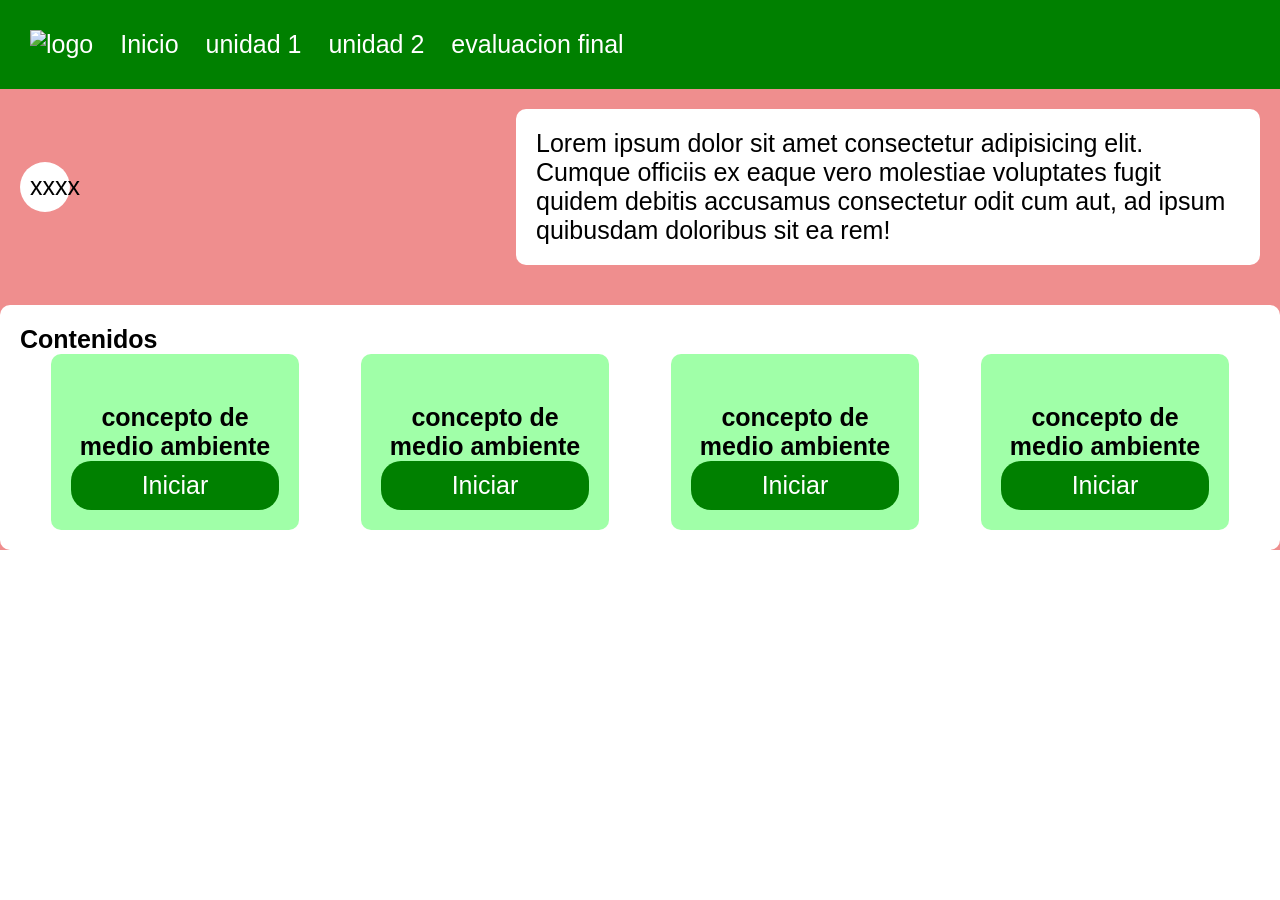
==== unidad 1/index.html @ d6dcbabc "a" ====
<!DOCTYPE html>
<html lang="en">
<head>
    <meta charset="UTF-8">
    <meta name="viewport" content="width=device-width, initial-scale=1.0">
    <title>inicio</title>
    <link rel="stylesheet" href="unidad1.css">
</head>
<body>
    <header>
        <nav>
            <ul>
                <li><a href="../index.html"><img src="img/logo.png" alt="logo"></a></li>
                <li><a href="../index.html">Inicio</a></li>
                <li><a href="index.html">unidad 1</a></li>
                <li><a href="../unidad 2/index.html">unidad 2</a></li>
                <li><a href="ev">evaluacion final</a></li>

            </ul>
        </nav>

        <main>
            <div class="contenidos">
                <div class="volver">xxxx</div>
                <div class="objetivo">
                    Lorem ipsum dolor sit amet consectetur adipisicing elit. Cumque officiis ex eaque vero molestiae voluptates fugit quidem debitis accusamus consectetur odit cum aut, ad ipsum quibusdam doloribus sit ea rem!
                </div>
            </div>
            <div class="tematicas">
                <h1>Contenidos</h1>
                <div class="cajas">
                    <div class="caja-tema">
                        <img src="" alt="">
                        <h2>concepto de medio ambiente</h2>
                        <div class="button">iniciar</div>
                    </div>
                    <div class="caja-tema">
                        <img src="" alt="">
                        <h2>concepto de medio ambiente</h2>
                        <div class="button">iniciar</div>
                    </div>
                    <div class="caja-tema">
                        <img src="" alt="">
                        <h2>concepto de medio ambiente</h2>
                        <div class="button">iniciar</div>
                    </div>
                    <div class="caja-tema">
                        <img src="" alt="">
                        <h2>concepto de medio ambiente</h2>
                        <div class="button">iniciar</div>
                    </div>
                </div>
            </div>
          
            
        </main>


    </header>
---- unidad 1/unidad1.css ----
@import url("../style.css");


main{
    background-color: rgb(239, 142, 142);
    
}

div.contenidos{
    display: flex;
    justify-content: space-between;
    align-items: center;
    padding: 20px;
}
div.volver{
    background-color: rgb(255, 255, 255);
    padding: 10px;
    height:50px;
    width: 50px;
    border-radius: 50%;
   
    cursor: pointer;
}
div.objetivo{
    background-color: rgb(255, 255, 255);
    padding: 20px;
    border-radius: 10px;
    width: 60%;
    float: right;
}
div.tematicas{
    background-color: rgb(255, 255, 255);
    padding: 20px;
    border-radius: 10px;
    width: 100%;
    margin-top: 20px;   
}
div.cajas{
    display: flex;
    justify-content:space-around;
    align-items: center;
    text-align: center;
}
.caja-tema{
    background-color: rgb(160, 255, 168);
    padding: 20px;
    border-radius: 10px;
    width: 20%;
}
div.button{
    background-color: green;
    color: white;
    border: none;
    padding: 10px 20px;
    cursor: pointer;
    border-radius: 20px;
    text-align: center;
    text-transform: capitalize;
}
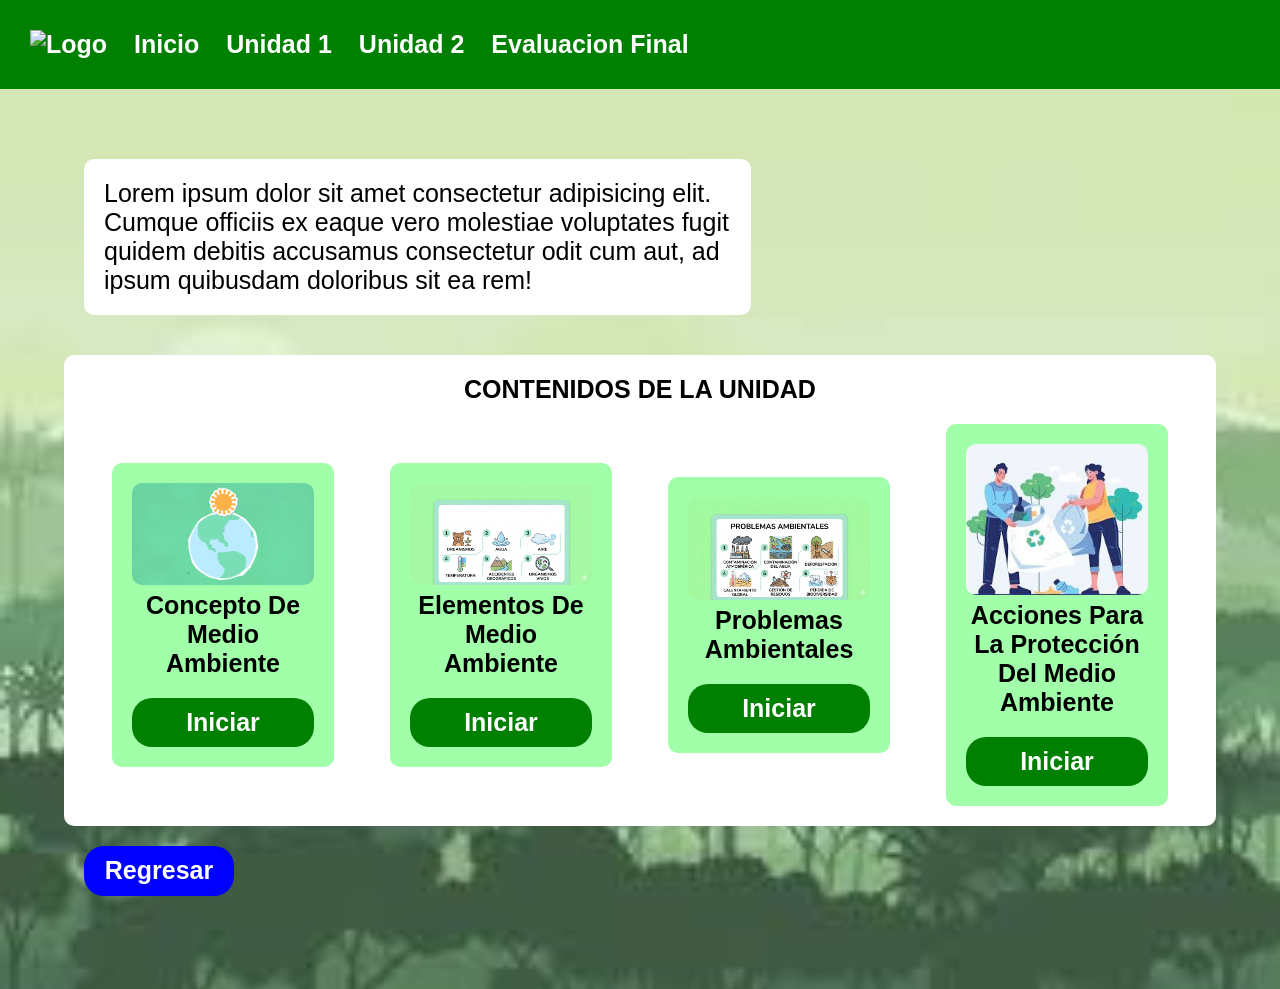
==== commit 367ea328: "avance 1" ====
--- a/unidad 1/index.html
+++ b/unidad 1/index.html
@@ -1,11 +1,13 @@
 <!DOCTYPE html>
 <html lang="en">
+
 <head>
     <meta charset="UTF-8">
     <meta name="viewport" content="width=device-width, initial-scale=1.0">
     <title>inicio</title>
     <link rel="stylesheet" href="unidad1.css">
 </head>
+
 <body>
     <header>
         <nav>
@@ -21,38 +23,42 @@
 
         <main>
             <div class="contenidos">
-                <div class="volver">xxxx</div>
+                
                 <div class="objetivo">
-                    Lorem ipsum dolor sit amet consectetur adipisicing elit. Cumque officiis ex eaque vero molestiae voluptates fugit quidem debitis accusamus consectetur odit cum aut, ad ipsum quibusdam doloribus sit ea rem!
+                    Lorem ipsum dolor sit amet consectetur adipisicing elit. Cumque officiis ex eaque vero molestiae
+                    voluptates fugit quidem debitis accusamus consectetur odit cum aut, ad ipsum quibusdam doloribus sit
+                    ea rem!
                 </div>
             </div>
             <div class="tematicas">
-                <h1>Contenidos</h1>
+                <h1>Contenidos de la unidad</h1>
                 <div class="cajas">
                     <div class="caja-tema">
-                        <img src="" alt="">
+                        <img src="../img/cocepto de medio ambiente.jpg" alt="imagen de concepto de medio ambiente">
                         <h2>concepto de medio ambiente</h2>
-                        <div class="button">iniciar</div>
+                        <div class="button"><a href="1-concepto.html">iniciar</a></div>
                     </div>
                     <div class="caja-tema">
-                        <img src="" alt="">
-                        <h2>concepto de medio ambiente</h2>
-                        <div class="button">iniciar</div>
+                        <img src="../img/elementos.png" alt="elementos del medio ambiente">
+                        <h2>elementos de medio ambiente</h2>
+                        <div class="button"><a href="2-elementos.html">iniciar </a></div>
                     </div>
                     <div class="caja-tema">
-                        <img src="" alt="">
-                        <h2>concepto de medio ambiente</h2>
-                        <div class="button">iniciar</div>
+                        <img src="../img/problemas.png" alt="problemas ambientales">
+                        <h2>problemas ambientales</h2>
+                        <div class="button"><a href="3-problemas.html">iniciar</a></div>
                     </div>
                     <div class="caja-tema">
-                        <img src="" alt="">
-                        <h2>concepto de medio ambiente</h2>
-                        <div class="button">iniciar</div>
+                        <img src="../img/acciones.jpg" alt="acciones para la protección del medio ambiente">
+                        <h2>acciones para la protección del medio ambiente</h2>
+                        <div class="button"><a href="4-acciones.html">iniciar</a></div>
                     </div>
                 </div>
             </div>
-          
-            
+            <div class="botones_avance">
+                <div class="volver">regresar</div>
+            </div>
+
         </main>
 
 
--- a/unidad 1/unidad1.css
+++ b/unidad 1/unidad1.css
@@ -2,7 +2,12 @@
 
 
 main{
-    background-color: rgb(239, 142, 142);
+  background-color: rgb(160, 255, 168);
+    background-image: url(../img/descarga.jpg);
+    background-size: cover;
+    background-position: center;
+    background-repeat: no-repeat;
+    min-height: 100vh;
     
 }
 
@@ -12,15 +17,8 @@
     align-items: center;
     padding: 20px;
 }
-div.volver{
-    background-color: rgb(255, 255, 255);
-    padding: 10px;
-    height:50px;
-    width: 50px;
-    border-radius: 50%;
-   
-    cursor: pointer;
-}
+
+
 div.objetivo{
     background-color: rgb(255, 255, 255);
     padding: 20px;
@@ -41,11 +39,17 @@
     align-items: center;
     text-align: center;
 }
+
 .caja-tema{
     background-color: rgb(160, 255, 168);
     padding: 20px;
     border-radius: 10px;
     width: 20%;
+}
+div.caja-tema img{
+    width: 100%;
+    height: auto;
+    border-radius: 10px;
 }
 div.button{
     background-color: green;
@@ -54,6 +58,33 @@
     padding: 10px 20px;
     cursor: pointer;
     border-radius: 20px;
-    text-align: center;
+    
+}
+div.button a{
+    color: white;
+    text-decoration: none;
     text-transform: capitalize;
-}+    font-weight: 600;
+}
+video{
+    width: 100%;
+    height: auto;
+    border-radius: 10px;
+}
+div.video-container{
+    display: flex;
+    justify-content: space-around;
+    align-items: center;
+    margin-top: 20px;
+}
+iframe{
+    width: 100%;
+    height: 400px;
+    border-radius: 10px;
+}
+
+
+
+
+
+
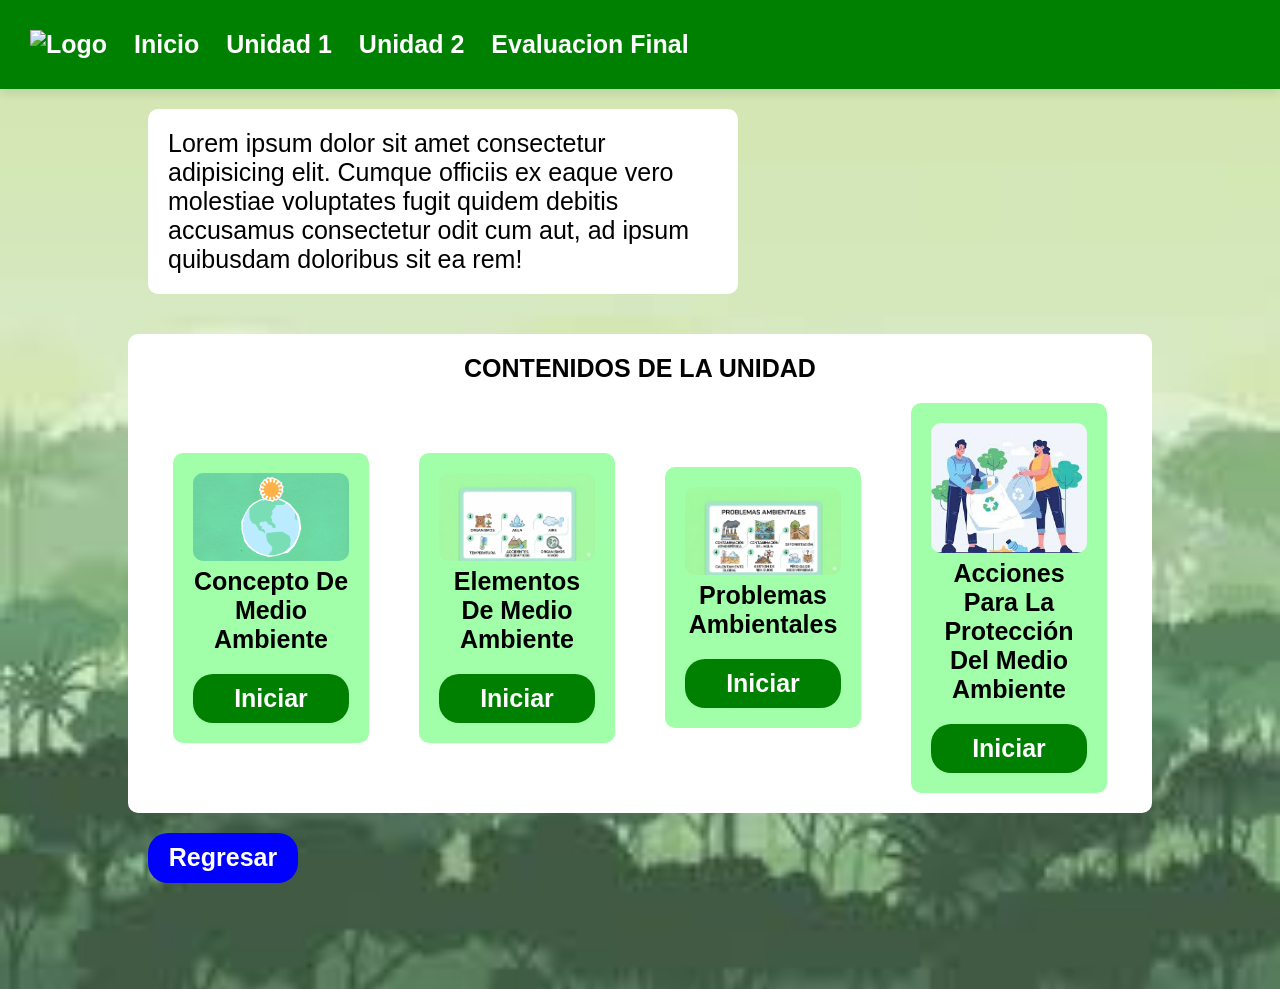
==== commit e8db07eb: "algo 1" ====
--- a/unidad 1/index.html
+++ b/unidad 1/index.html
@@ -21,7 +21,7 @@
             </ul>
         </nav>
 
-        <main>
+        <div class="main">
             <div class="contenidos">
                 
                 <div class="objetivo">
@@ -59,7 +59,7 @@
                 <div class="volver">regresar</div>
             </div>
 
-        </main>
+        </div>
 
 
     </header>
--- a/unidad 1/unidad1.css
+++ b/unidad 1/unidad1.css
@@ -83,8 +83,62 @@
     border-radius: 10px;
 }
 
+.bioticos{
+    display: flex;
+    justify-content: space-around;
+    align-items: center;
+    margin-top: 20px;
+}
+.bioticos img{
+
+    width: 30%;
+    height: auto;
+    border-radius: 10px;
+}
+.elementossociaes{
+    display: flex;
+    justify-content: space-around;
+    align-items: center;
+    margin-top: 20px;
+
+}
+
+.elementossociaes img{
+    width: 80%;
+    height: auto;
+    border-radius: 10px;
+}
+
+.imggg{
+    margin-bottom: 24px;
+    text-align: center;
+}
+
+.imggg img{
+    max-width: 100%;
+    height: auto;
+    border-radius: 16px;
+    box-shadow: 0 8px 20px rgba(0, 0, 0, 0.15);
+}
+p.actividad iframe{
+    height: auto;
+    padding: 20px 50px;
+    margin-top: 20px;
+    background-color: rgb(255, 164, 164);
+    border-radius: 20px;
+} 
+
+.actividad h2{
+
+    text-align: center;
+    margin-top: 600px;
+    text-transform: uppercase;
+    font-weight: 600;
+}
 
 
 
 
 
+
+
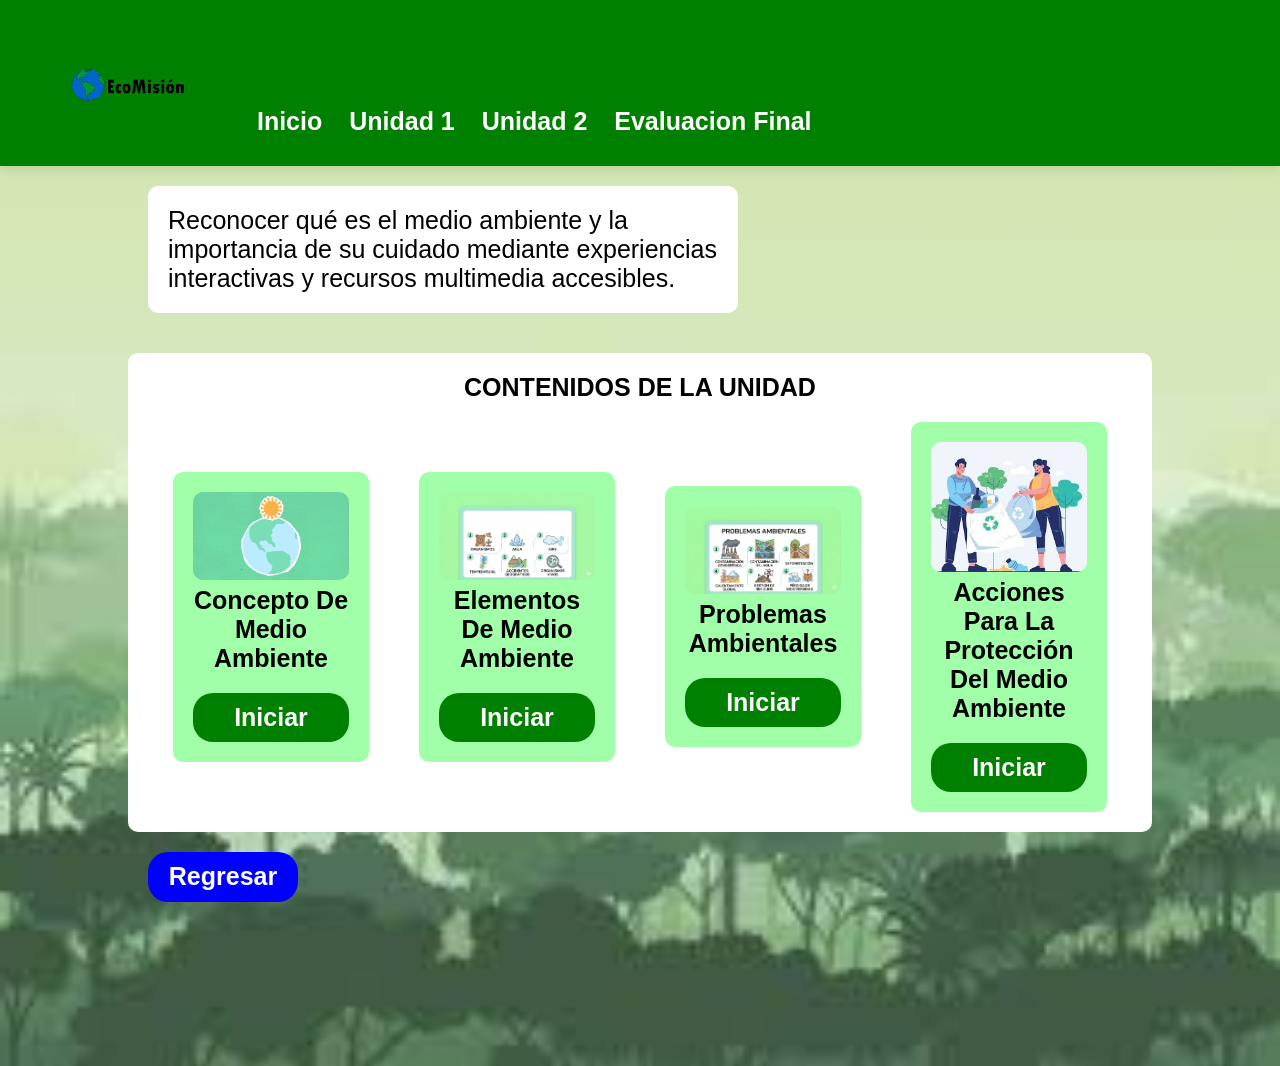
==== commit 002096bd: "dfghjkl" ====
--- a/unidad 1/index.html
+++ b/unidad 1/index.html
@@ -12,7 +12,7 @@
     <header>
         <nav>
             <ul>
-                <li><a href="../index.html"><img src="img/logo.png" alt="logo"></a></li>
+                <li><a href="../index.html"><img src="../img/LogoEco-removebg-preview.png" alt="logo"></a></li>
                 <li><a href="../index.html">Inicio</a></li>
                 <li><a href="index.html">unidad 1</a></li>
                 <li><a href="../unidad 2/index.html">unidad 2</a></li>
@@ -25,9 +25,7 @@
             <div class="contenidos">
                 
                 <div class="objetivo">
-                    Lorem ipsum dolor sit amet consectetur adipisicing elit. Cumque officiis ex eaque vero molestiae
-                    voluptates fugit quidem debitis accusamus consectetur odit cum aut, ad ipsum quibusdam doloribus sit
-                    ea rem!
+                    Reconocer qué es el medio ambiente y la importancia de su cuidado mediante experiencias interactivas y recursos multimedia accesibles.
                 </div>
             </div>
             <div class="tematicas">
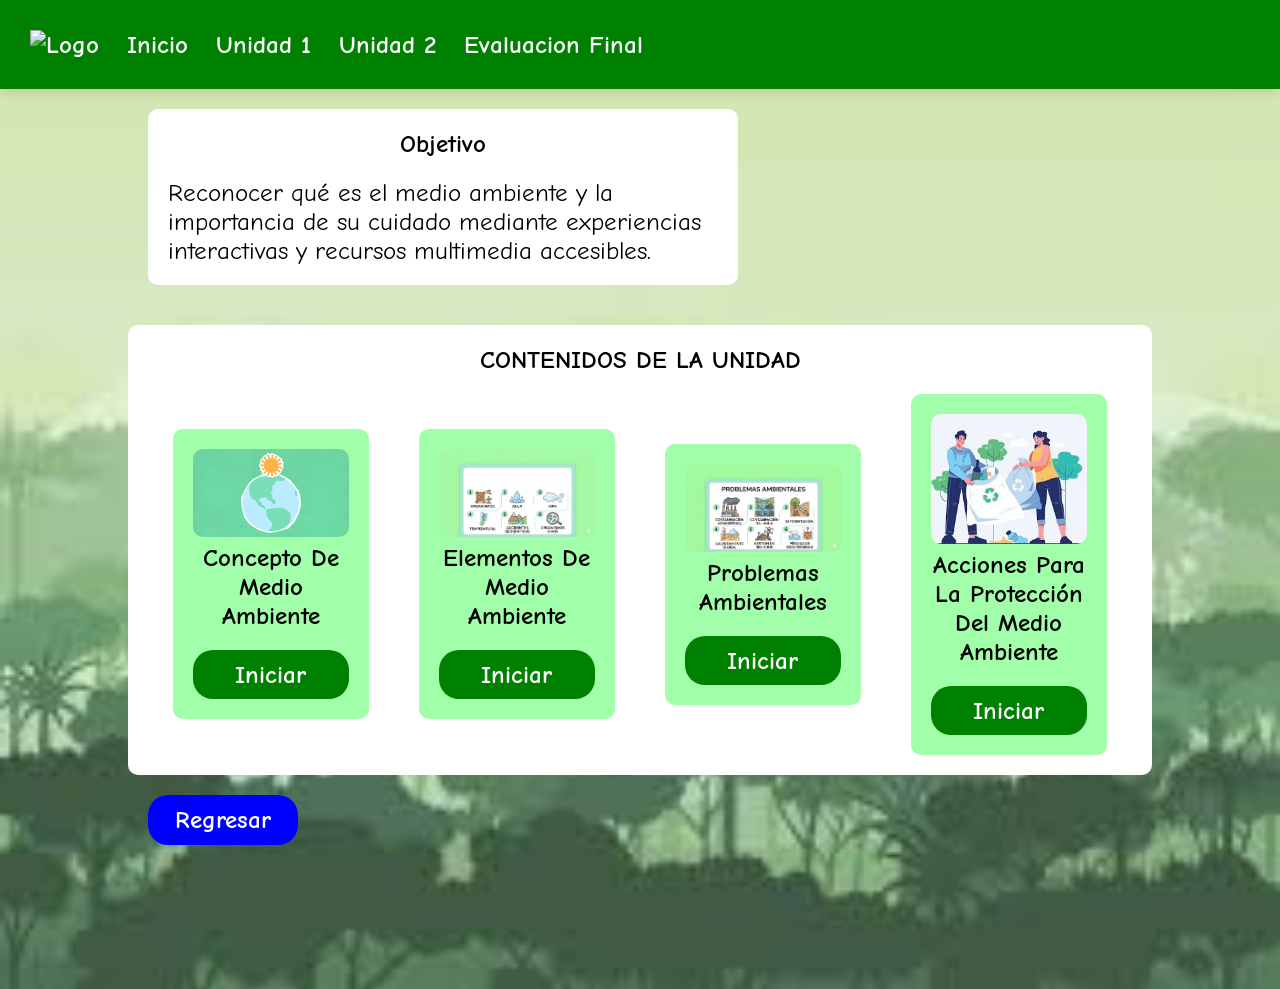
==== commit 9b6ab578: "awsedrftyghuijok" ====
--- a/unidad 1/index.html
+++ b/unidad 1/index.html
@@ -13,10 +13,10 @@
         <nav>
             <ul>
                 <li><a href="../index.html"><img src="../img/LogoEco-removebg-preview.png" alt="logo"></a></li>
-                <li><a href="../index.html">Inicio</a></li>
-                <li><a href="index.html">unidad 1</a></li>
-                <li><a href="../unidad 2/index.html">unidad 2</a></li>
-                <li><a href="ev">evaluacion final</a></li>
+                <li><a href="../index.html" alt="inicio">Inicio</a></li>
+                <li><a href="index.html" alt="unidad 1">unidad 1</a></li>
+                <li><a href="../unidad 2/index.html" alt="unidad 2">unidad 2</a></li>
+                <li><a href="ev" alt="evaluacion final">evaluacion final</a></li>
 
             </ul>
         </nav>
@@ -25,6 +25,7 @@
             <div class="contenidos">
                 
                 <div class="objetivo">
+                    <h2>objetivo</h2>
                     Reconocer qué es el medio ambiente y la importancia de su cuidado mediante experiencias interactivas y recursos multimedia accesibles.
                 </div>
             </div>
@@ -54,7 +55,7 @@
                 </div>
             </div>
             <div class="botones_avance">
-                <div class="volver">regresar</div>
+                <div class="volver"><a href="../index.html">Regresar</a></div>
             </div>
 
         </div>
--- a/unidad 1/unidad1.css
+++ b/unidad 1/unidad1.css
@@ -1,6 +1,9 @@
 @import url("../style.css");
 
 
+* {
+    font-family: "Comic Neue", "Comic Sans MS", "Comic Sans", cursive;
+}
 main{
   background-color: rgb(160, 255, 168);
     background-image: url(../img/descarga.jpg);
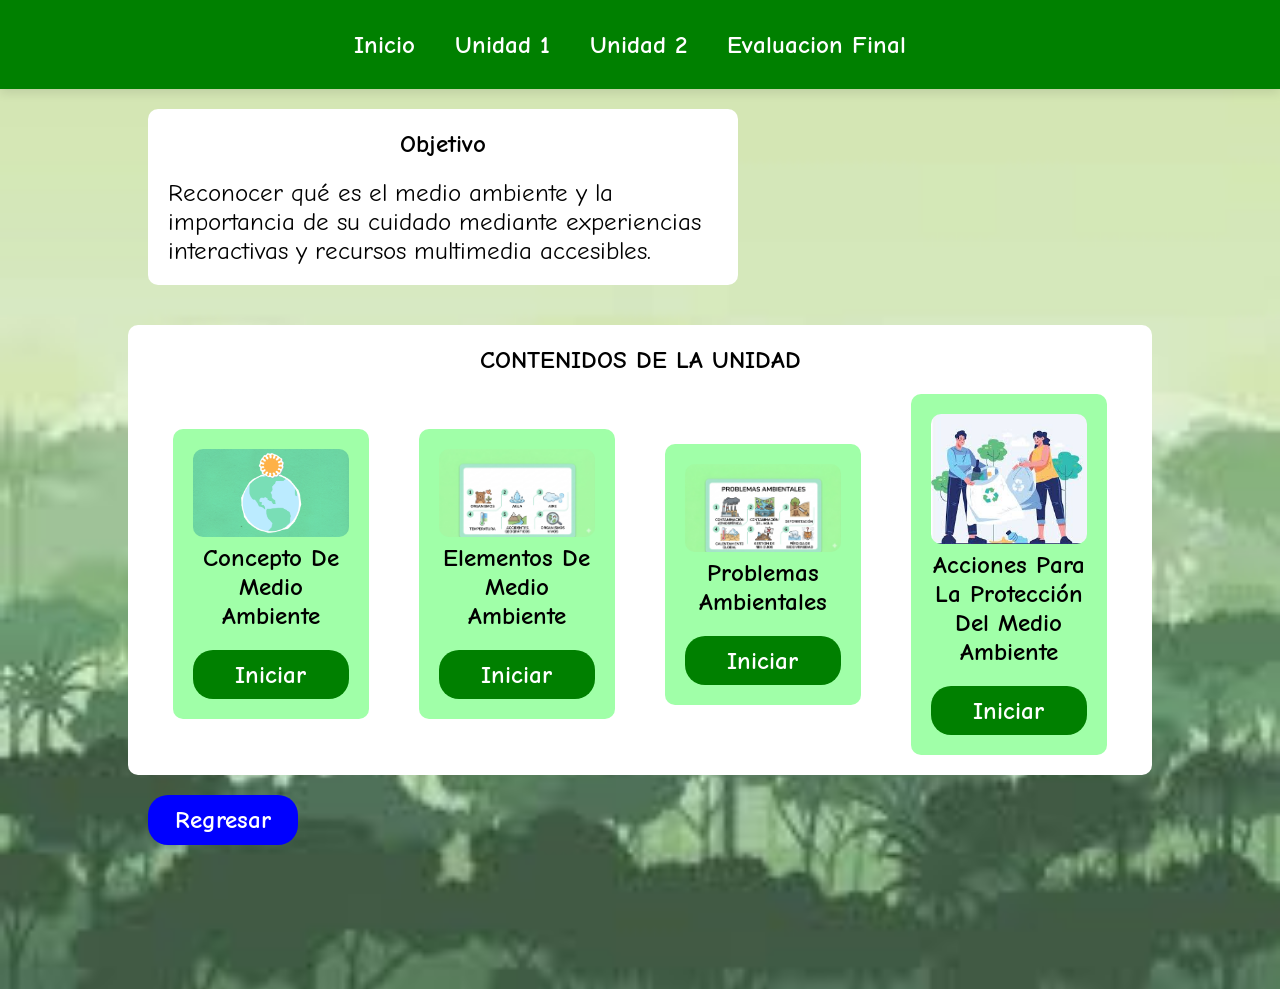
==== commit d7a568df: "hjk" ====
--- a/unidad 1/index.html
+++ b/unidad 1/index.html
@@ -12,7 +12,6 @@
     <header>
         <nav>
             <ul>
-                <li><a href="../index.html"><img src="../img/LogoEco-removebg-preview.png" alt="logo"></a></li>
                 <li><a href="../index.html" alt="inicio">Inicio</a></li>
                 <li><a href="index.html" alt="unidad 1">unidad 1</a></li>
                 <li><a href="../unidad 2/index.html" alt="unidad 2">unidad 2</a></li>
